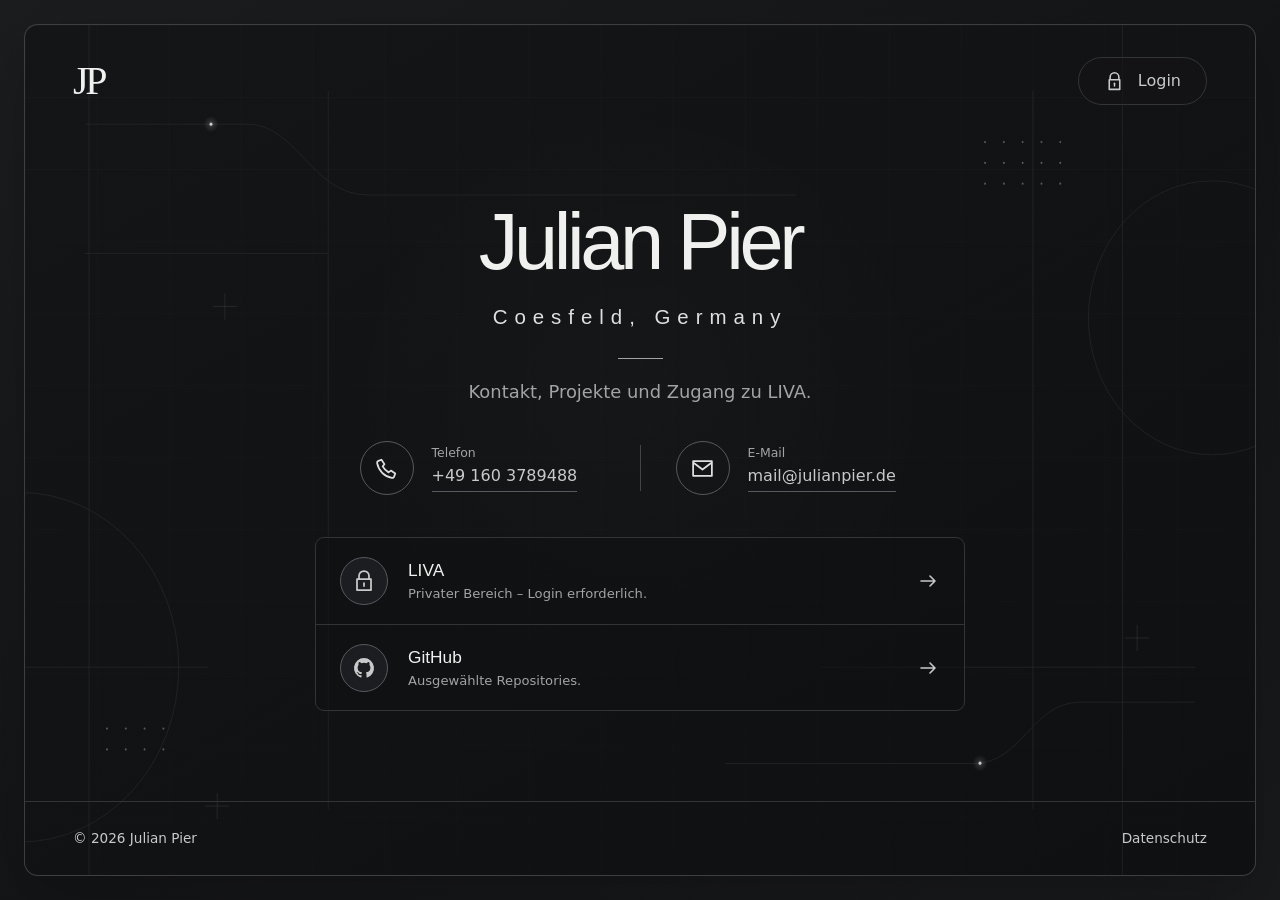
==== public/index.html @ 6dede735 "feat: improve search metadata and touch feedback" ====
<!DOCTYPE html>
<html lang="de">
  <head>
    <meta charset="utf-8">
    <meta name="viewport" content="width=device-width, initial-scale=1">
    <meta
      name="description"
      content="Persönliche Website von Julian Pier aus Coesfeld mit Projekten, Kontaktdaten und Zugang zu LIVA."
    >
    <meta name="robots" content="index, follow">
    <meta name="color-scheme" content="dark">
    <meta name="theme-color" content="#111214">
    <meta property="og:type" content="profile">
    <meta property="og:title" content="Julian Pier | Projekte, LIVA &amp; Kontakt">
    <meta
      property="og:description"
      content="Persönliche Website von Julian Pier aus Coesfeld mit Projekten, Kontaktdaten und Zugang zu LIVA."
    >
    <meta property="og:url" content="https://julianpier.de/">
    <meta property="og:site_name" content="Julian Pier">
    <meta property="og:locale" content="de_DE">
    <meta property="profile:first_name" content="Julian">
    <meta property="profile:last_name" content="Pier">
    <meta name="twitter:card" content="summary">
    <meta name="twitter:title" content="Julian Pier | Projekte, LIVA &amp; Kontakt">
    <meta
      name="twitter:description"
      content="Persönliche Website von Julian Pier aus Coesfeld mit Projekten, Kontaktdaten und Zugang zu LIVA."
    >
    <title>Julian Pier | Projekte, LIVA &amp; Kontakt</title>
    <link rel="canonical" href="https://julianpier.de/">
    <link rel="icon" href="/assets/favicon.png" type="image/png" sizes="96x96">
    <link rel="icon" href="/assets/favicon.svg" type="image/svg+xml" sizes="any">
    <link rel="stylesheet" href="/assets/styles.css">
    <script type="application/ld+json">
      {
        "@context": "https://schema.org",
        "@graph": [
          {
            "@type": "WebSite",
            "@id": "https://julianpier.de/#website",
            "url": "https://julianpier.de/",
            "name": "Julian Pier",
            "inLanguage": "de"
          },
          {
            "@type": "ProfilePage",
            "@id": "https://julianpier.de/#profile",
            "url": "https://julianpier.de/",
            "name": "Julian Pier | Projekte, LIVA & Kontakt",
            "isPartOf": {
              "@id": "https://julianpier.de/#website"
            },
            "mainEntity": {
              "@id": "https://julianpier.de/#person"
            },
            "inLanguage": "de"
          },
          {
            "@type": "Person",
            "@id": "https://julianpier.de/#person",
            "name": "Julian Pier",
            "url": "https://julianpier.de/",
            "homeLocation": {
              "@type": "Place",
              "name": "Coesfeld, Deutschland"
            },
            "email": "mailto:mail@julianpier.de",
            "telephone": "+49 160 3789488",
            "sameAs": [
              "https://github.com/julian-pier"
            ]
          }
        ]
      }
    </script>
    <script src="/assets/site.js" defer></script>
  </head>
  <body>
    <div class="site-shell">
      <div class="technical-grid" aria-hidden="true"></div>
      <svg
        class="technical-lines"
        viewBox="0 0 1440 900"
        preserveAspectRatio="none"
        aria-hidden="true"
      >
        <defs>
          <radialGradient id="ambient-light" cx="50%" cy="50%" r="50%">
            <stop offset="0" stop-color="#f8f7f2" stop-opacity="0.58" />
            <stop offset="0.34" stop-color="#e5e7e7" stop-opacity="0.22" />
            <stop offset="1" stop-color="#d7dcdf" stop-opacity="0" />
          </radialGradient>
        </defs>
        <g class="construction-lines">
          <path
            id="light-route-top"
            data-motion-route="primary"
            d="M70 105h190c59 0 75 75 142 75h500"
          />
          <path
            id="light-route-left"
            data-motion-route="primary"
            d="M70 242h285"
          />
          <path d="M75 0v900" />
          <path
            id="light-route-center"
            data-motion-route="primary"
            d="M355 70v760"
          />
          <path
            id="light-route-right"
            data-motion-route="secondary"
            d="M1180 70v760"
          />
          <path d="M1285 0v900" />
          <path d="M0 680h214" />
          <path
            id="light-route-lower"
            data-motion-route="secondary"
            d="M930 680h440"
          />
          <path
            id="light-route-bottom"
            data-motion-route="secondary"
            d="M820 782h290c59 0 67-65 126-65h134"
          />
          <circle cx="-5" cy="680" r="185" />
          <circle cx="1390" cy="310" r="145" />
        </g>
        <g class="cross-marks">
          <path d="M234 284v28M220 298h28" />
          <path d="M1302 635v28M1288 649h28" />
          <path d="M225 813v28M211 827h28" />
        </g>
        <g class="dot-field">
          <circle cx="1124" cy="124" r="1.15" />
          <circle cx="1146" cy="124" r="1.15" />
          <circle cx="1168" cy="124" r="1.15" />
          <circle cx="1190" cy="124" r="1.15" />
          <circle cx="1212" cy="124" r="1.15" />
          <circle cx="1124" cy="146" r="1.15" />
          <circle cx="1146" cy="146" r="1.15" />
          <circle cx="1168" cy="146" r="1.15" />
          <circle cx="1190" cy="146" r="1.15" />
          <circle cx="1212" cy="146" r="1.15" />
          <circle cx="1124" cy="168" r="1.15" />
          <circle cx="1146" cy="168" r="1.15" />
          <circle cx="1168" cy="168" r="1.15" />
          <circle cx="1190" cy="168" r="1.15" />
          <circle cx="1212" cy="168" r="1.15" />
          <circle cx="96" cy="745" r="1.15" />
          <circle cx="118" cy="745" r="1.15" />
          <circle cx="140" cy="745" r="1.15" />
          <circle cx="162" cy="745" r="1.15" />
          <circle cx="96" cy="767" r="1.15" />
          <circle cx="118" cy="767" r="1.15" />
          <circle cx="140" cy="767" r="1.15" />
          <circle cx="162" cy="767" r="1.15" />
        </g>
        <g class="light-points">
          <g
            class="moving-light"
            opacity="0"
            data-route-pool="primary"
            data-start-route="light-route-top"
            data-start-progress="0.08"
            data-speed-min="48"
            data-speed-max="62"
            data-pause-min="350"
            data-pause-max="1100"
          >
            <circle class="light-halo" r="9" />
            <circle class="light-core" r="1.65" />
            <animateMotion
              class="light-motion"
              begin="indefinite"
              calcMode="linear"
              fill="freeze"
              keyTimes="0;1"
            >
              <mpath class="light-motion-path" href="#light-route-top" />
            </animateMotion>
            <animate
              class="light-opacity"
              attributeName="opacity"
              begin="indefinite"
              fill="freeze"
              keyTimes="0;0.07;0.93;1"
              values="0;0.9;0.9;0"
            />
          </g>
          <g
            class="moving-light"
            opacity="0"
            data-route-pool="secondary"
            data-start-route="light-route-bottom"
            data-start-progress="0.42"
            data-start-direction="-1"
            data-start-delay="900"
            data-speed-min="68"
            data-speed-max="86"
            data-pause-min="700"
            data-pause-max="1800"
          >
            <circle class="light-halo" r="9" />
            <circle class="light-core" r="1.65" />
            <animateMotion
              class="light-motion"
              begin="indefinite"
              calcMode="linear"
              fill="freeze"
              keyTimes="0;1"
            >
              <mpath class="light-motion-path" href="#light-route-bottom" />
            </animateMotion>
            <animate
              class="light-opacity"
              attributeName="opacity"
              begin="indefinite"
              fill="freeze"
              keyTimes="0;0.07;0.93;1"
              values="0;0.9;0.9;0"
            />
          </g>
        </g>
      </svg>

      <header class="site-header">
        <a class="monogram" href="/" aria-label="Julian Pier – Startseite">JP</a>
        <a class="login-button" href="https://liva.julianpier.de">
          <svg aria-hidden="true" viewBox="0 0 24 24">
            <path d="M7 10V7a5 5 0 0 1 10 0v3M6 10h12v11H6z" />
            <path d="M12 14v3" />
          </svg>
          <span>Login</span>
        </a>
      </header>

      <main class="landing-main">
        <section class="hero" aria-labelledby="page-title">
          <div class="hero-heading">
            <h1 id="page-title">Julian Pier</h1>
            <p class="location">Coesfeld, Germany</p>
          </div>

          <p class="intro">Kontakt, Projekte und Zugang zu LIVA.</p>

          <h2 class="visually-hidden">Kontaktdaten</h2>
          <address class="contact-list">
            <a
              class="contact-item"
              data-phone-link
              data-contact-action="phone"
              href="#phone-placeholder"
            >
              <span class="icon-ring" aria-hidden="true">
                <svg viewBox="0 0 24 24">
                  <path d="M7.2 3.6 10 7.8 8.3 10a14.7 14.7 0 0 0 5.7 5.7l2.2-1.7 4.2 2.8-1.1 3a2 2 0 0 1-2.2 1.2C10 19.6 4.4 14 3 6.9a2 2 0 0 1 1.2-2.2z" />
                </svg>
              </span>
              <span class="contact-copy">
                <span class="contact-label" data-contact-label>Telefon</span>
                <span class="contact-value" data-phone>+49 160 3789488</span>
              </span>
            </a>

            <span class="contact-divider" aria-hidden="true"></span>

            <a
              class="contact-item"
              data-contact-action="email"
              data-contact-value="mail@julianpier.de"
              href="mailto:mail@julianpier.de"
            >
              <span class="icon-ring" aria-hidden="true">
                <svg viewBox="0 0 24 24">
                  <path d="M3 5h18v14H3z" />
                  <path d="m4 7 8 6 8-6" />
                </svg>
              </span>
              <span class="contact-copy">
                <span class="contact-label" data-contact-label>E-Mail</span>
                <span class="contact-value">mail@julianpier.de</span>
              </span>
            </a>
          </address>
          <p class="visually-hidden" aria-live="polite" data-contact-status></p>

          <nav class="project-card" aria-label="Projekte und Profile">
            <a class="project-link" href="https://liva.julianpier.de">
              <span class="project-icon" aria-hidden="true">
                <svg viewBox="0 0 24 24">
                  <path d="M7 10V7a5 5 0 0 1 10 0v3M5 10h14v11H5z" />
                  <path d="M12 14v3" />
                </svg>
              </span>
              <span class="project-copy">
                <strong>LIVA</strong>
                <span>Privater Bereich – Login erforderlich.</span>
              </span>
              <svg class="arrow" aria-hidden="true" viewBox="0 0 24 24">
                <path d="M5 12h14M14 7l5 5-5 5" />
              </svg>
            </a>
            <a class="project-link" href="https://github.com/julian-pier">
              <span class="project-icon" aria-hidden="true">
                <svg class="github-mark" viewBox="0 0 24 24">
                  <path d="M12 2a10 10 0 0 0-3.16 19.49c.5.09.68-.22.68-.48v-1.87c-2.78.6-3.37-1.18-3.37-1.18-.45-1.16-1.11-1.47-1.11-1.47-.91-.62.07-.61.07-.61 1 .07 1.53 1.03 1.53 1.03.9 1.53 2.35 1.09 2.92.83.09-.65.35-1.09.64-1.34-2.22-.25-4.55-1.11-4.55-4.94 0-1.09.39-1.98 1.03-2.68-.1-.25-.45-1.27.1-2.64 0 0 .84-.27 2.75 1.02A9.57 9.57 0 0 1 12 6.82a9.6 9.6 0 0 1 2.5.34c1.91-1.29 2.75-1.02 2.75-1.02.55 1.37.2 2.39.1 2.64.64.7 1.03 1.59 1.03 2.68 0 3.84-2.34 4.68-4.56 4.93.36.31.68.92.68 1.85V21c0 .27.18.58.69.48A10 10 0 0 0 12 2Z" />
                </svg>
              </span>
              <span class="project-copy">
                <strong>GitHub</strong>
                <span>Ausgewählte Repositories.</span>
              </span>
              <svg class="arrow" aria-hidden="true" viewBox="0 0 24 24">
                <path d="M5 12h14M14 7l5 5-5 5" />
              </svg>
            </a>
          </nav>
        </section>
      </main>

      <footer class="site-footer">
        <p>© 2026 Julian Pier</p>
        <nav aria-label="Rechtliche Hinweise">
          <a href="/datenschutz/">Datenschutz</a>
        </nav>
      </footer>
    </div>
  </body>
</html>
---- assets/styles.css ----
:root {
  color-scheme: dark;
  --ink: #f0f0ef;
  --muted: #a2a3a5;
  --muted-strong: #c8c9ca;
  --surface: #111214;
  --surface-soft: #151618;
  --line: #323438;
  --line-bright: #56595e;
  --accent: #dedfdf;
  --focus: #ffffff;
  --signal: #9bb8ca;
  --signal-strong: #c3d5df;
  --signal-wash: rgba(155, 184, 202, 0.055);
  --display: "Avenir Next", Avenir, "Segoe UI", Helvetica, Arial, sans-serif;
  --body: Inter, ui-sans-serif, system-ui, -apple-system, BlinkMacSystemFont, "Segoe UI", sans-serif;
  --serif: Georgia, "Times New Roman", serif;
}

*,
*::before,
*::after {
  box-sizing: border-box;
}

html {
  min-width: 320px;
  background: #1a1b1d;
  scroll-behavior: smooth;
}

body {
  min-height: 100vh;
  min-height: 100dvh;
  margin: 0;
  padding: 24px;
  color: var(--ink);
  background:
    radial-gradient(circle at 47% 40%, rgba(255, 255, 255, 0.025), transparent 38%),
    linear-gradient(145deg, #1c1d1f 0%, #141517 52%, #191a1c 100%);
  font-family: var(--body);
  font-size: 16px;
  line-height: 1.5;
  -webkit-font-smoothing: antialiased;
}

a {
  color: inherit;
  text-decoration: none;
}

a:focus-visible {
  outline: 2px solid var(--focus);
  outline-offset: 5px;
}

.visually-hidden {
  position: absolute;
  width: 1px;
  height: 1px;
  padding: 0;
  margin: -1px;
  overflow: hidden;
  clip: rect(0 0 0 0);
  white-space: nowrap;
  border: 0;
}

.site-shell {
  position: relative;
  isolation: isolate;
  display: grid;
  grid-template-rows: auto 1fr auto;
  width: min(100%, 1480px);
  min-height: calc(100vh - 48px);
  min-height: calc(100dvh - 48px);
  margin: 0 auto;
  overflow: hidden;
  background:
    radial-gradient(circle at 50% 44%, rgba(255, 255, 255, 0.017), transparent 40%),
    linear-gradient(150deg, #141517, #0f1012);
  border: 1px solid rgba(116, 118, 122, 0.44);
  border-radius: 14px;
  box-shadow: 0 22px 65px rgba(0, 0, 0, 0.2);
}

.technical-grid {
  position: absolute;
  z-index: -2;
  inset: 0;
  background-image:
    linear-gradient(rgba(255, 255, 255, 0.02) 1px, transparent 1px),
    linear-gradient(90deg, rgba(255, 255, 255, 0.02) 1px, transparent 1px);
  background-size: 72px 72px;
  mask-image: linear-gradient(to bottom, rgba(0, 0, 0, 0.78), rgba(0, 0, 0, 0.42));
}

.technical-lines {
  position: absolute;
  z-index: -1;
  inset: 0;
  width: 100%;
  height: 100%;
  pointer-events: none;
}

.construction-lines,
.cross-marks {
  fill: none;
  stroke: var(--line-bright);
  stroke-width: 0.8;
  opacity: 0.3;
  vector-effect: non-scaling-stroke;
}

.cross-marks {
  opacity: 0.4;
}

.dot-field {
  fill: var(--accent);
  opacity: 0.34;
}

.light-halo {
  fill: url("#ambient-light");
  opacity: 0.62;
  animation: ambient-breathe 4.8s ease-in-out infinite alternate;
}

.moving-light:nth-child(2) .light-halo {
  animation-delay: -2.6s;
}

.light-core {
  fill: #f4f2ec;
  opacity: 0.88;
}

@keyframes ambient-breathe {
  from {
    opacity: 0.38;
  }

  to {
    opacity: 0.64;
  }
}

.site-header,
.site-footer {
  position: relative;
  z-index: 2;
}

.site-header {
  display: flex;
  align-items: center;
  justify-content: space-between;
  min-height: 112px;
  padding: 28px 48px;
}

.monogram {
  font-family: var(--serif);
  font-size: 2.5rem;
  line-height: 1;
  letter-spacing: -0.08em;
}

.login-button,
.back-link {
  display: inline-flex;
  align-items: center;
  justify-content: center;
  min-height: 48px;
  padding: 0 25px;
  gap: 13px;
  color: var(--muted-strong);
  background: rgba(19, 20, 22, 0.58);
  border: 1px solid var(--line);
  border-radius: 999px;
  transition: color 160ms ease, border-color 160ms ease, background-color 160ms ease;
}

.login-button:hover,
.back-link:hover {
  color: var(--signal-strong);
  background: var(--signal-wash);
  border-color: #617987;
}

.login-button svg,
.back-link svg {
  width: 21px;
  height: 21px;
  fill: none;
  stroke: currentColor;
  stroke-width: 1.8;
  stroke-linecap: round;
  stroke-linejoin: round;
}

.landing-main {
  display: grid;
  align-items: center;
  min-height: 620px;
  padding: 40px 32px 64px;
}

.hero {
  width: min(100%, 650px);
  margin: 0 auto;
  text-align: center;
}

.hero-heading h1 {
  margin: 0;
  font-family: var(--display);
  font-size: clamp(4rem, 6.2vw, 6rem);
  font-weight: 350;
  line-height: 0.98;
  letter-spacing: -0.055em;
}

.location {
  margin: 21px 0 0;
  color: var(--accent);
  font-family: var(--display);
  font-size: clamp(1.05rem, 1.6vw, 1.5rem);
  font-weight: 400;
  letter-spacing: 0.34em;
}

.intro {
  display: flex;
  flex-direction: column;
  align-items: center;
  gap: 20px;
  margin: 26px 0 35px;
  color: var(--muted);
  font-size: clamp(1rem, 1.4vw, 1.2rem);
}

.intro::before {
  width: 45px;
  height: 1px;
  content: "";
  background: var(--muted-strong);
  opacity: 0.8;
}

.contact-list {
  display: flex;
  align-items: center;
  justify-content: center;
  margin: 0 0 42px;
  font-style: normal;
}

.contact-item {
  display: flex;
  align-items: center;
  min-width: 245px;
  gap: 18px;
  text-align: left;
}

.contact-item:hover .contact-value {
  color: var(--ink);
}

.contact-item:hover .icon-ring {
  color: var(--signal-strong);
  border-color: #596f7c;
}

.contact-item.is-copied .icon-ring {
  color: var(--ink);
  border-color: var(--muted-strong);
}

.icon-ring,
.project-icon {
  display: grid;
  flex: 0 0 auto;
  place-items: center;
  border: 1px solid var(--line-bright);
  border-radius: 50%;
}

.icon-ring {
  width: 54px;
  height: 54px;
  color: var(--accent);
}

.icon-ring svg {
  width: 25px;
  height: 25px;
  fill: none;
  stroke: currentColor;
  stroke-width: 1.7;
  stroke-linecap: round;
  stroke-linejoin: round;
}

.contact-copy,
.project-copy {
  display: flex;
  flex-direction: column;
}

.contact-label {
  color: var(--muted);
  font-size: 0.78rem;
}

.contact-value {
  padding: 1px 0 3px;
  color: var(--muted-strong);
  border-bottom: 1px solid var(--line-bright);
  font-size: 1rem;
  white-space: nowrap;
  transition: color 160ms ease;
}

.contact-divider {
  width: 1px;
  height: 46px;
  margin: 0 35px;
  background: var(--line-bright);
  opacity: 0.7;
}

.project-card {
  overflow: hidden;
  background: rgba(16, 17, 19, 0.62);
  border: 1px solid var(--line);
  border-radius: 9px;
  text-align: left;
}

.project-link {
  display: grid;
  grid-template-columns: auto 1fr auto;
  align-items: center;
  min-height: 86px;
  margin: 0;
  padding: 13px 24px;
  gap: 20px;
  transition: background-color 150ms ease;
}

.project-link + .project-link {
  border-top: 1px solid var(--line);
}

.project-link:hover {
  background: var(--signal-wash);
}

.project-link:hover .project-icon {
  color: var(--signal-strong);
  border-color: #526873;
}

.project-link:hover .arrow {
  stroke: var(--signal-strong);
  opacity: 1;
}

.project-link:focus-visible {
  z-index: 1;
  outline: 0;
  background: var(--signal-wash);
  box-shadow: inset 0 0 0 1px #617987;
}

.project-icon {
  width: 48px;
  height: 48px;
  color: var(--muted-strong);
  background: rgba(35, 36, 39, 0.68);
  transition: color 160ms ease, border-color 160ms ease;
}

.project-icon svg {
  width: 24px;
  height: 24px;
  fill: none;
  stroke: currentColor;
  stroke-width: 1.75;
  stroke-linecap: round;
  stroke-linejoin: round;
}

.project-icon .github-mark {
  fill: currentColor;
  stroke: none;
}

.project-copy strong {
  font-family: var(--display);
  font-size: 1.08rem;
  font-weight: 500;
}

.project-copy span {
  color: var(--muted);
  font-size: 0.82rem;
}

.arrow {
  width: 24px;
  height: 24px;
  fill: none;
  stroke: var(--ink);
  stroke-width: 1.6;
  stroke-linecap: round;
  stroke-linejoin: round;
  opacity: 0.82;
}

.site-footer {
  display: flex;
  align-items: center;
  justify-content: space-between;
  min-height: 74px;
  padding: 20px 48px;
  color: var(--muted-strong);
  border-top: 1px solid var(--line);
  font-size: 0.85rem;
}

.site-footer p {
  margin: 0;
}

.site-footer nav {
  display: flex;
  align-items: center;
  gap: 24px;
}

.site-footer nav span {
  width: 1px;
  height: 24px;
  background: var(--line-bright);
}

.site-footer a:hover,
.site-footer a[aria-current="page"] {
  color: var(--ink);
}

.legal-shell {
  min-height: calc(100vh - 48px);
  min-height: calc(100dvh - 48px);
}

.legal-main {
  width: 100%;
  padding: 55px 32px 95px;
}

.legal-card {
  width: min(100%, 760px);
  margin: 0 auto;
  padding: clamp(30px, 5vw, 58px);
  background: rgba(17, 18, 20, 0.78);
  border: 1px solid var(--line);
  border-radius: 10px;
}

.eyebrow {
  margin: 0 0 10px;
  color: var(--accent);
  font-size: 0.75rem;
  font-weight: 600;
  letter-spacing: 0.2em;
  text-transform: uppercase;
}

.legal-card h1 {
  margin: 0 0 34px;
  font-family: var(--display);
  font-size: clamp(2.7rem, 6vw, 4.5rem);
  font-weight: 350;
  line-height: 1;
  letter-spacing: -0.05em;
}

.legal-lead {
  margin: -8px 0 40px;
  color: var(--muted-strong);
  font-size: 1.08rem;
}

.legal-card section + section {
  margin-top: 30px;
}

.legal-card h2 {
  margin: 0 0 8px;
  color: var(--ink);
  font-family: var(--display);
  font-size: 1rem;
  font-weight: 600;
  letter-spacing: 0.02em;
}

.legal-card p {
  color: var(--muted);
}

.legal-card section p {
  margin: 0;
}

.legal-card section a {
  color: var(--muted-strong);
  border-bottom: 1px solid var(--line-bright);
}

.legal-date {
  margin: 42px 0 0;
  font-size: 0.8rem;
}

@media (max-width: 760px) {
  body {
    padding: 12px;
  }

  .site-shell,
  .legal-shell {
    min-height: calc(100vh - 24px);
    min-height: calc(100dvh - 24px);
    border-radius: 10px;
  }

  .site-header {
    min-height: 88px;
    padding: 20px 24px;
  }

  .monogram {
    font-size: 2.15rem;
  }

  .login-button,
  .back-link {
    min-height: 44px;
    padding: 0 18px;
  }

  .landing-main {
    min-height: 0;
    padding: 75px 22px 88px;
  }

  .hero-heading h1 {
    font-size: clamp(3.15rem, 15vw, 4.25rem);
  }

  .location {
    margin-top: 16px;
    font-size: 0.92rem;
    letter-spacing: 0.25em;
  }

  .intro {
    margin: 26px 0 34px;
    font-size: 0.98rem;
  }

  .contact-list {
    flex-direction: column;
    align-items: stretch;
    width: min(100%, 330px);
    margin: 0 auto 38px;
  }

  .contact-item {
    min-width: 0;
    width: 100%;
  }

  .contact-divider {
    width: 100%;
    height: 1px;
    margin: 18px 0;
    opacity: 0.42;
  }

  .project-link {
    min-height: 92px;
    margin: 0;
    padding: 13px 17px;
    gap: 14px;
  }

  .project-copy span {
    padding-right: 6px;
    line-height: 1.35;
  }

  .site-footer {
    flex-direction: column;
    justify-content: center;
    gap: 13px;
    min-height: 110px;
    padding: 22px 20px;
  }

  .site-footer nav {
    gap: 18px;
  }

  .site-footer nav span {
    height: 18px;
  }

  .technical-lines {
    width: 120%;
    margin-left: -10%;
    opacity: 0.58;
  }

  .legal-main {
    padding: 42px 16px 70px;
  }

  .legal-card {
    padding: 28px 24px;
  }
}

@media (max-width: 390px) {
  .login-button span {
    position: absolute;
    width: 1px;
    height: 1px;
    overflow: hidden;
    clip: rect(0 0 0 0);
    white-space: nowrap;
  }

  .login-button {
    width: 44px;
    padding: 0;
  }

  .back-link {
    gap: 8px;
    padding: 0 14px;
  }

  .landing-main {
    padding-inline: 16px;
  }

  .hero-heading h1 {
    font-size: 3.15rem;
  }

  .location {
    letter-spacing: 0.19em;
  }

  .contact-item {
    gap: 14px;
  }

  .icon-ring {
    width: 49px;
    height: 49px;
  }

  .contact-value {
    font-size: 0.92rem;
  }

  .project-icon {
    width: 44px;
    height: 44px;
  }

  .project-link {
    margin: 0 14px;
    gap: 11px;
  }
}

@media (prefers-reduced-motion: reduce) {
  *,
  *::before,
  *::after {
    scroll-behavior: auto !important;
    transition-duration: 0.01ms !important;
  }

  .light-halo {
    animation: none;
    opacity: 0.46;
  }
}
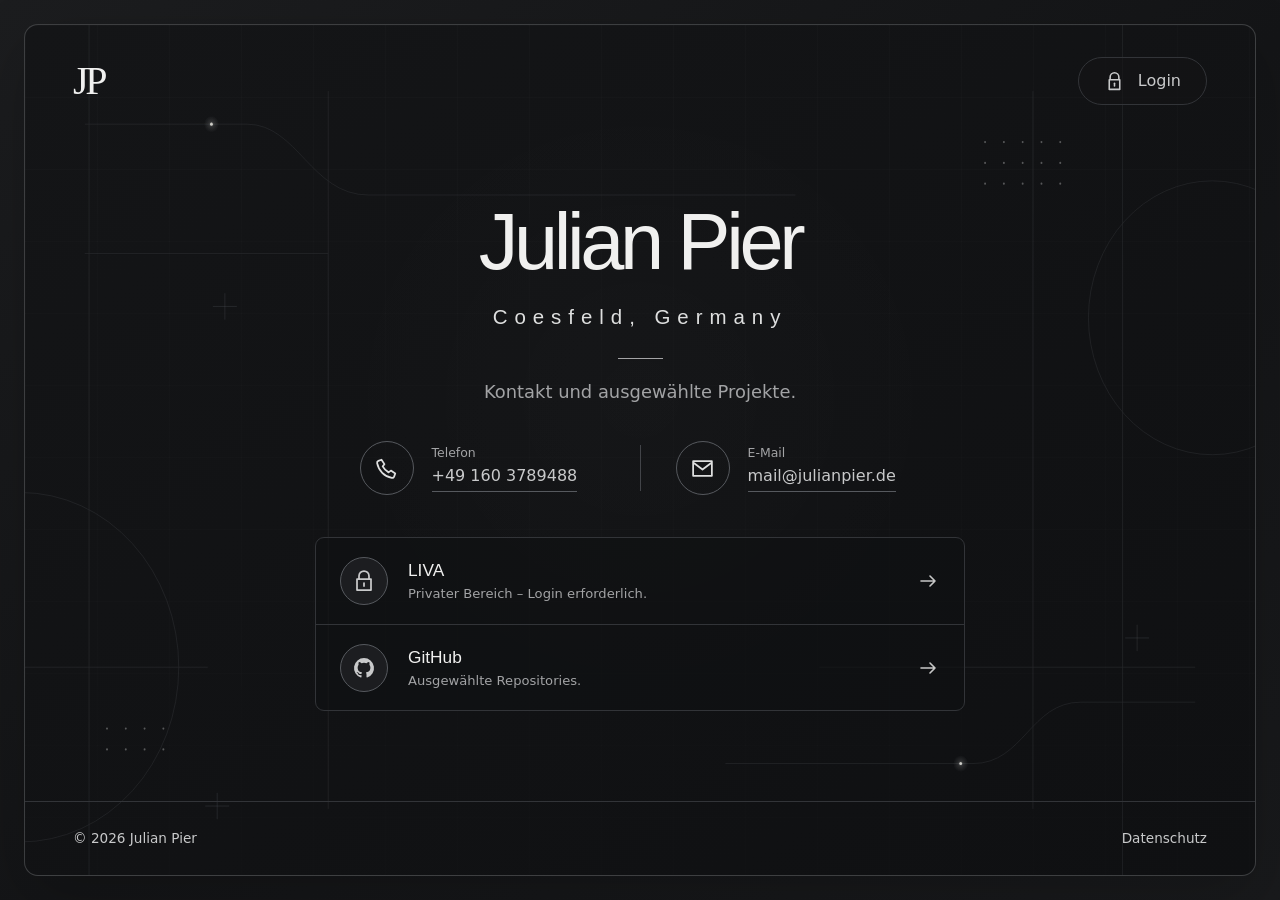
==== commit 445c7698: "feat: refine search appearance and fullscreen layout" ====
--- a/public/index.html
+++ b/public/index.html
@@ -5,16 +5,16 @@
     <meta name="viewport" content="width=device-width, initial-scale=1">
     <meta
       name="description"
-      content="Persönliche Website von Julian Pier aus Coesfeld mit Projekten, Kontaktdaten und Zugang zu LIVA."
+      content="Persönliche Website von Julian Pier aus Coesfeld mit Kontaktdaten und ausgewählten Projekten."
     >
     <meta name="robots" content="index, follow">
     <meta name="color-scheme" content="dark">
     <meta name="theme-color" content="#111214">
     <meta property="og:type" content="profile">
-    <meta property="og:title" content="Julian Pier | Projekte, LIVA &amp; Kontakt">
+    <meta property="og:title" content="Julian Pier | Kontakt &amp; Projekte">
     <meta
       property="og:description"
-      content="Persönliche Website von Julian Pier aus Coesfeld mit Projekten, Kontaktdaten und Zugang zu LIVA."
+      content="Persönliche Website von Julian Pier aus Coesfeld mit Kontaktdaten und ausgewählten Projekten."
     >
     <meta property="og:url" content="https://julianpier.de/">
     <meta property="og:site_name" content="Julian Pier">
@@ -22,15 +22,16 @@
     <meta property="profile:first_name" content="Julian">
     <meta property="profile:last_name" content="Pier">
     <meta name="twitter:card" content="summary">
-    <meta name="twitter:title" content="Julian Pier | Projekte, LIVA &amp; Kontakt">
+    <meta name="twitter:title" content="Julian Pier | Kontakt &amp; Projekte">
     <meta
       name="twitter:description"
-      content="Persönliche Website von Julian Pier aus Coesfeld mit Projekten, Kontaktdaten und Zugang zu LIVA."
+      content="Persönliche Website von Julian Pier aus Coesfeld mit Kontaktdaten und ausgewählten Projekten."
     >
-    <title>Julian Pier | Projekte, LIVA &amp; Kontakt</title>
+    <title>Julian Pier | Kontakt &amp; Projekte</title>
     <link rel="canonical" href="https://julianpier.de/">
-    <link rel="icon" href="/assets/favicon.png" type="image/png" sizes="96x96">
+    <link rel="icon" href="/favicon.png" type="image/png" sizes="96x96">
     <link rel="icon" href="/assets/favicon.svg" type="image/svg+xml" sizes="any">
+    <link rel="apple-touch-icon" href="/favicon.png">
     <link rel="stylesheet" href="/assets/styles.css">
     <script type="application/ld+json">
       {
@@ -47,7 +48,7 @@
             "@type": "ProfilePage",
             "@id": "https://julianpier.de/#profile",
             "url": "https://julianpier.de/",
-            "name": "Julian Pier | Projekte, LIVA & Kontakt",
+            "name": "Julian Pier | Kontakt & Projekte",
             "isPartOf": {
               "@id": "https://julianpier.de/#website"
             },
@@ -245,7 +246,7 @@
             <p class="location">Coesfeld, Germany</p>
           </div>
 
-          <p class="intro">Kontakt, Projekte und Zugang zu LIVA.</p>
+          <p class="intro">Kontakt und ausgewählte Projekte.</p>
 
           <h2 class="visually-hidden">Kontaktdaten</h2>
           <address class="contact-list">
@@ -260,7 +261,7 @@
                   <path d="M7.2 3.6 10 7.8 8.3 10a14.7 14.7 0 0 0 5.7 5.7l2.2-1.7 4.2 2.8-1.1 3a2 2 0 0 1-2.2 1.2C10 19.6 4.4 14 3 6.9a2 2 0 0 1 1.2-2.2z" />
                 </svg>
               </span>
-              <span class="contact-copy">
+              <span class="contact-copy" data-nosnippet>
                 <span class="contact-label" data-contact-label>Telefon</span>
                 <span class="contact-value" data-phone>+49 160 3789488</span>
               </span>
@@ -280,7 +281,7 @@
                   <path d="m4 7 8 6 8-6" />
                 </svg>
               </span>
-              <span class="contact-copy">
+              <span class="contact-copy" data-nosnippet>
                 <span class="contact-label" data-contact-label>E-Mail</span>
                 <span class="contact-value">mail@julianpier.de</span>
               </span>
@@ -296,7 +297,7 @@
                   <path d="M12 14v3" />
                 </svg>
               </span>
-              <span class="project-copy">
+              <span class="project-copy" data-nosnippet>
                 <strong>LIVA</strong>
                 <span>Privater Bereich – Login erforderlich.</span>
               </span>
@@ -310,7 +311,7 @@
                   <path d="M12 2a10 10 0 0 0-3.16 19.49c.5.09.68-.22.68-.48v-1.87c-2.78.6-3.37-1.18-3.37-1.18-.45-1.16-1.11-1.47-1.11-1.47-.91-.62.07-.61.07-.61 1 .07 1.53 1.03 1.53 1.03.9 1.53 2.35 1.09 2.92.83.09-.65.35-1.09.64-1.34-2.22-.25-4.55-1.11-4.55-4.94 0-1.09.39-1.98 1.03-2.68-.1-.25-.45-1.27.1-2.64 0 0 .84-.27 2.75 1.02A9.57 9.57 0 0 1 12 6.82a9.6 9.6 0 0 1 2.5.34c1.91-1.29 2.75-1.02 2.75-1.02.55 1.37.2 2.39.1 2.64.64.7 1.03 1.59 1.03 2.68 0 3.84-2.34 4.68-4.56 4.93.36.31.68.92.68 1.85V21c0 .27.18.58.69.48A10 10 0 0 0 12 2Z" />
                 </svg>
               </span>
-              <span class="project-copy">
+              <span class="project-copy" data-nosnippet>
                 <strong>GitHub</strong>
                 <span>Ausgewählte Repositories.</span>
               </span>
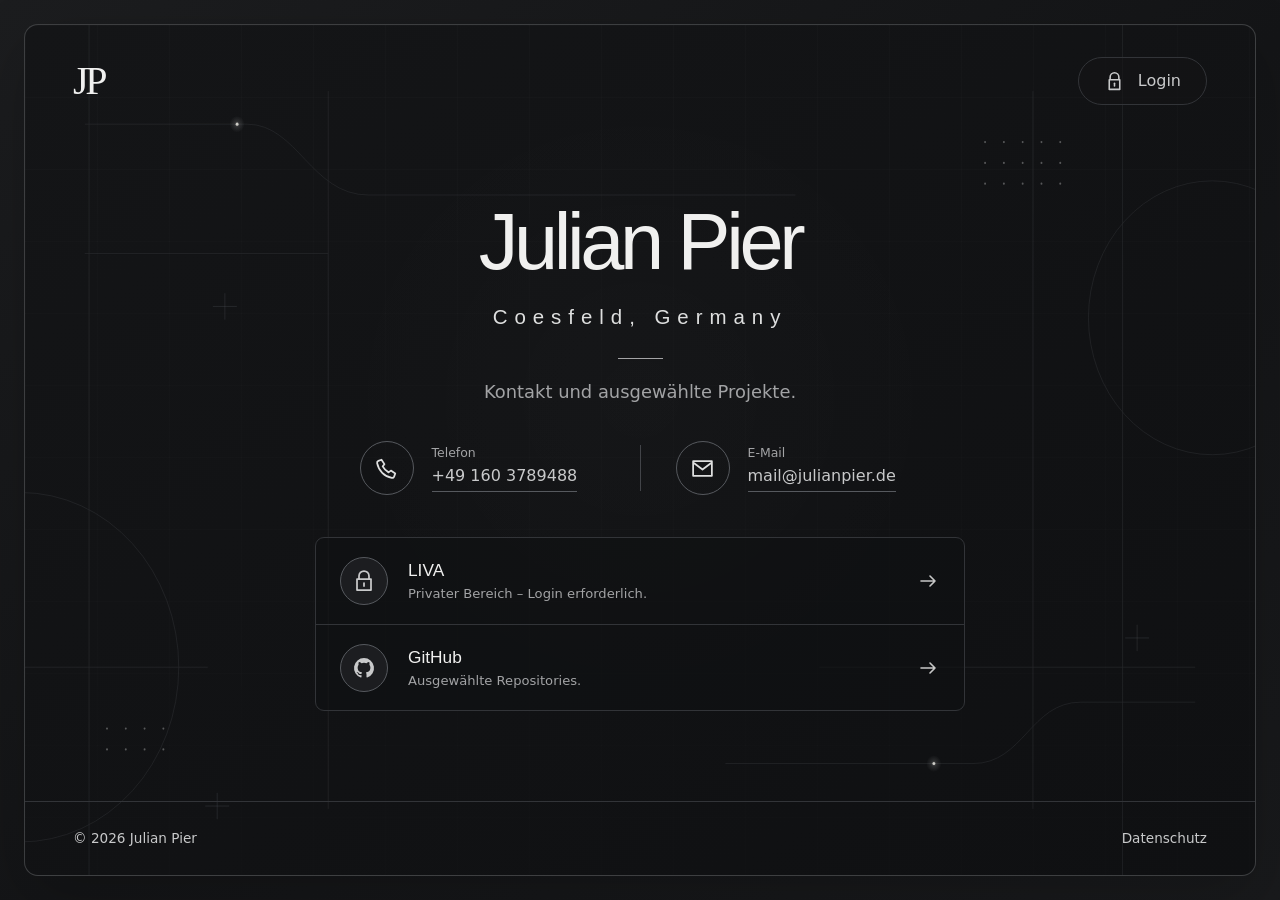
==== commit d4eae188: "fix: use preferred search description" ====
--- a/public/index.html
+++ b/public/index.html
@@ -5,7 +5,7 @@
     <meta name="viewport" content="width=device-width, initial-scale=1">
     <meta
       name="description"
-      content="Persönliche Website von Julian Pier aus Coesfeld mit Kontaktdaten und ausgewählten Projekten."
+      content="Kontakt, Projekte und Zugang zu LIVA. Kontaktdaten. Telefon +49 160 3789488 E-Mail mail@julianpier.de"
     >
     <meta name="robots" content="index, follow">
     <meta name="color-scheme" content="dark">
@@ -14,7 +14,7 @@
     <meta property="og:title" content="Julian Pier | Kontakt &amp; Projekte">
     <meta
       property="og:description"
-      content="Persönliche Website von Julian Pier aus Coesfeld mit Kontaktdaten und ausgewählten Projekten."
+      content="Kontakt, Projekte und Zugang zu LIVA. Kontaktdaten. Telefon +49 160 3789488 E-Mail mail@julianpier.de"
     >
     <meta property="og:url" content="https://julianpier.de/">
     <meta property="og:site_name" content="Julian Pier">
@@ -25,7 +25,7 @@
     <meta name="twitter:title" content="Julian Pier | Kontakt &amp; Projekte">
     <meta
       name="twitter:description"
-      content="Persönliche Website von Julian Pier aus Coesfeld mit Kontaktdaten und ausgewählten Projekten."
+      content="Kontakt, Projekte und Zugang zu LIVA. Kontaktdaten. Telefon +49 160 3789488 E-Mail mail@julianpier.de"
     >
     <title>Julian Pier | Kontakt &amp; Projekte</title>
     <link rel="canonical" href="https://julianpier.de/">
@@ -49,6 +49,7 @@
             "@id": "https://julianpier.de/#profile",
             "url": "https://julianpier.de/",
             "name": "Julian Pier | Kontakt & Projekte",
+            "description": "Kontakt, Projekte und Zugang zu LIVA. Kontaktdaten. Telefon +49 160 3789488 E-Mail mail@julianpier.de",
             "isPartOf": {
               "@id": "https://julianpier.de/#website"
             },
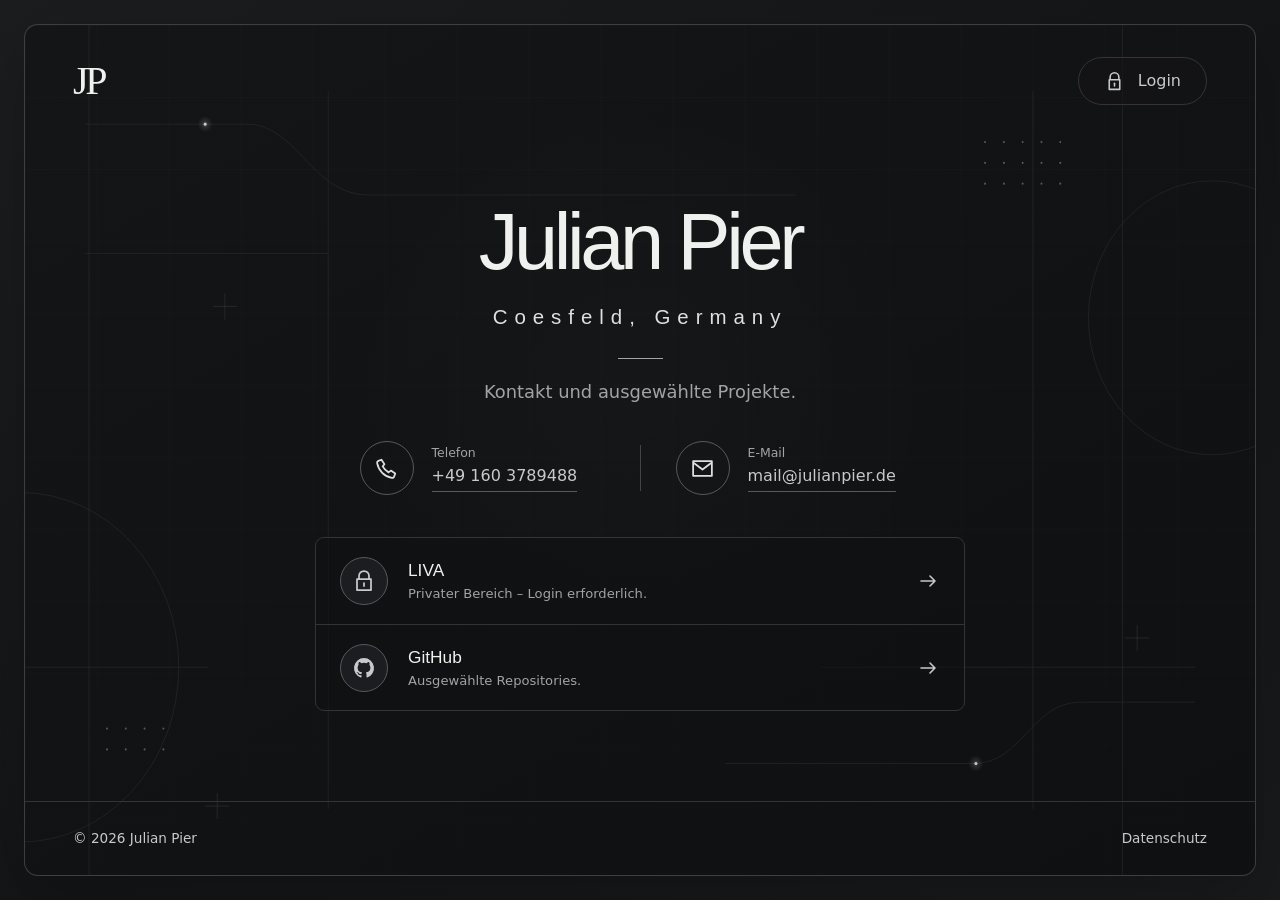
==== commit 5b6935fc: "fix: simplify homepage title" ====
--- a/public/index.html
+++ b/public/index.html
@@ -11,7 +11,7 @@
     <meta name="color-scheme" content="dark">
     <meta name="theme-color" content="#111214">
     <meta property="og:type" content="profile">
-    <meta property="og:title" content="Julian Pier | Kontakt &amp; Projekte">
+    <meta property="og:title" content="Julian Pier">
     <meta
       property="og:description"
       content="Kontakt, Projekte und Zugang zu LIVA. Kontaktdaten. Telefon +49 160 3789488 E-Mail mail@julianpier.de"
@@ -22,12 +22,12 @@
     <meta property="profile:first_name" content="Julian">
     <meta property="profile:last_name" content="Pier">
     <meta name="twitter:card" content="summary">
-    <meta name="twitter:title" content="Julian Pier | Kontakt &amp; Projekte">
+    <meta name="twitter:title" content="Julian Pier">
     <meta
       name="twitter:description"
       content="Kontakt, Projekte und Zugang zu LIVA. Kontaktdaten. Telefon +49 160 3789488 E-Mail mail@julianpier.de"
     >
-    <title>Julian Pier | Kontakt &amp; Projekte</title>
+    <title>Julian Pier</title>
     <link rel="canonical" href="https://julianpier.de/">
     <link rel="icon" href="/favicon.png" type="image/png" sizes="96x96">
     <link rel="icon" href="/assets/favicon.svg" type="image/svg+xml" sizes="any">
@@ -48,7 +48,7 @@
             "@type": "ProfilePage",
             "@id": "https://julianpier.de/#profile",
             "url": "https://julianpier.de/",
-            "name": "Julian Pier | Kontakt & Projekte",
+            "name": "Julian Pier",
             "description": "Kontakt, Projekte und Zugang zu LIVA. Kontaktdaten. Telefon +49 160 3789488 E-Mail mail@julianpier.de",
             "isPartOf": {
               "@id": "https://julianpier.de/#website"
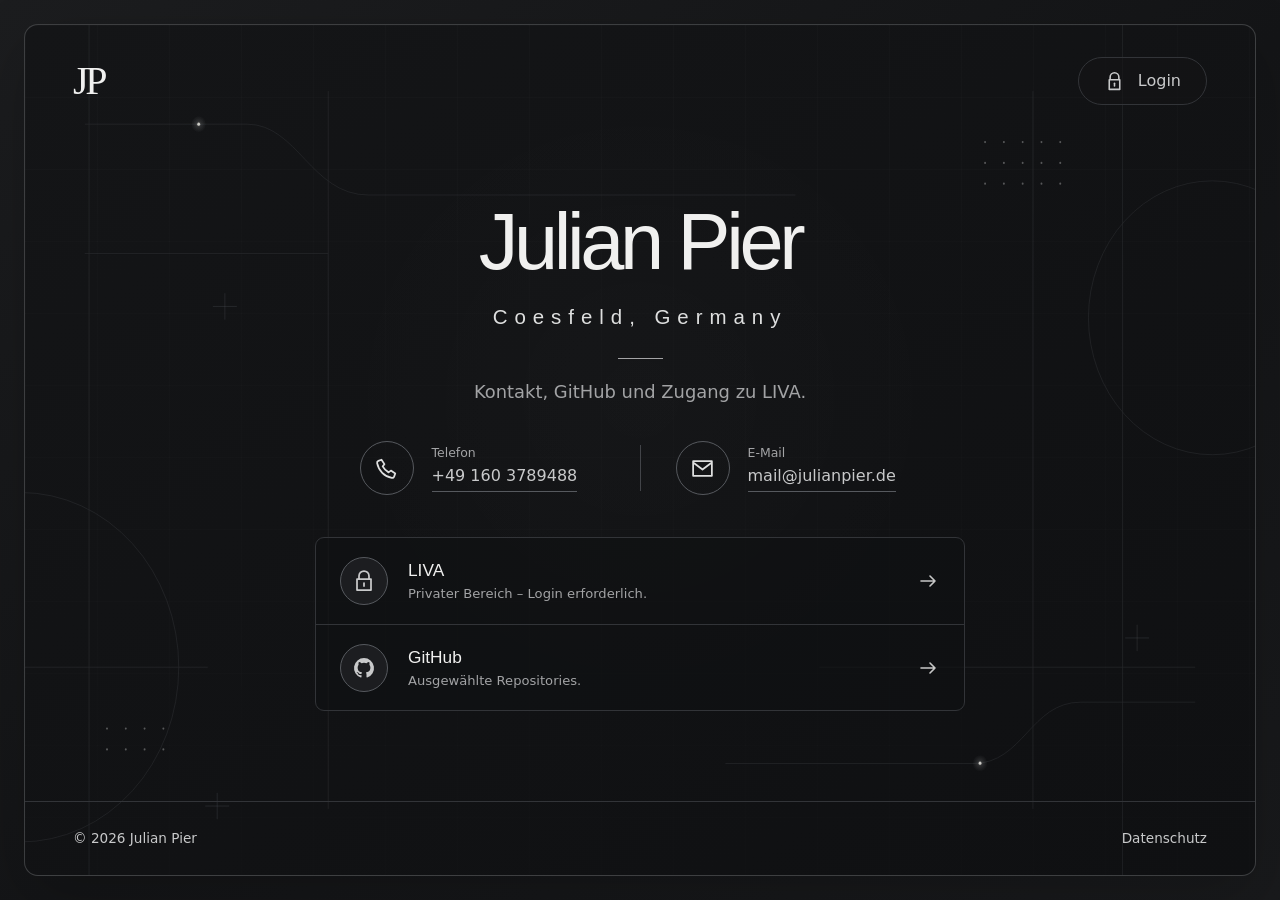
==== commit 604440aa: "fix: restore landing page intro" ====
--- a/public/index.html
+++ b/public/index.html
@@ -247,7 +247,7 @@
             <p class="location">Coesfeld, Germany</p>
           </div>
 
-          <p class="intro">Kontakt und ausgewählte Projekte.</p>
+          <p class="intro">Kontakt, GitHub und Zugang zu LIVA.</p>
 
           <h2 class="visually-hidden">Kontaktdaten</h2>
           <address class="contact-list">
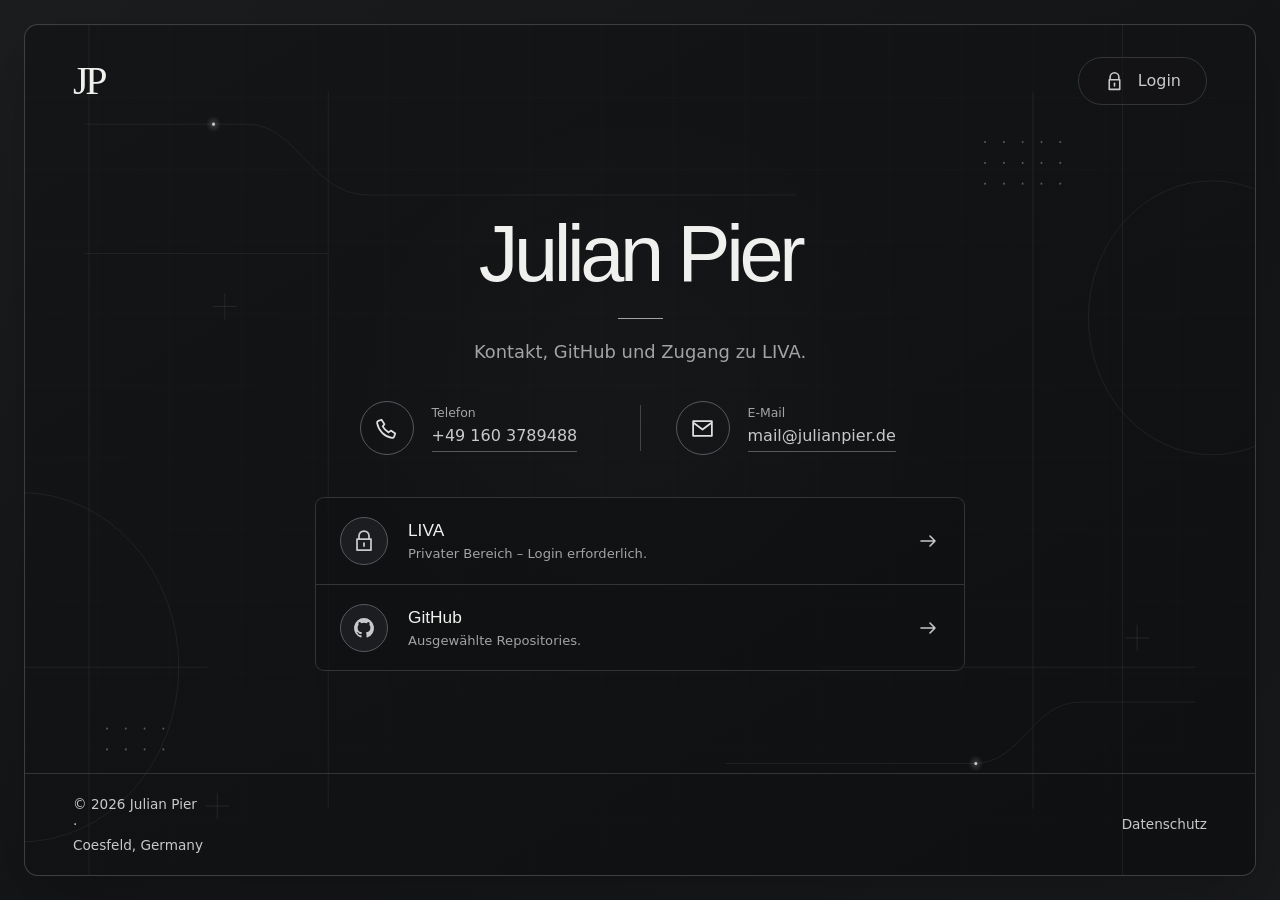
==== commit 500bf33f: "refactor: move location into muted footer" ====
--- a/public/index.html
+++ b/public/index.html
@@ -244,7 +244,6 @@
         <section class="hero" aria-labelledby="page-title">
           <div class="hero-heading">
             <h1 id="page-title">Julian Pier</h1>
-            <p class="location">Coesfeld, Germany</p>
           </div>
 
           <p class="intro">Kontakt, GitHub und Zugang zu LIVA.</p>
@@ -325,7 +324,11 @@
       </main>
 
       <footer class="site-footer">
-        <p>© 2026 Julian Pier</p>
+        <div class="footer-identity">
+          <p>© 2026 Julian Pier</p>
+          <span aria-hidden="true">·</span>
+          <p class="footer-location">Coesfeld, Germany</p>
+        </div>
         <nav aria-label="Rechtliche Hinweise">
           <a href="/datenschutz/">Datenschutz</a>
         </nav>
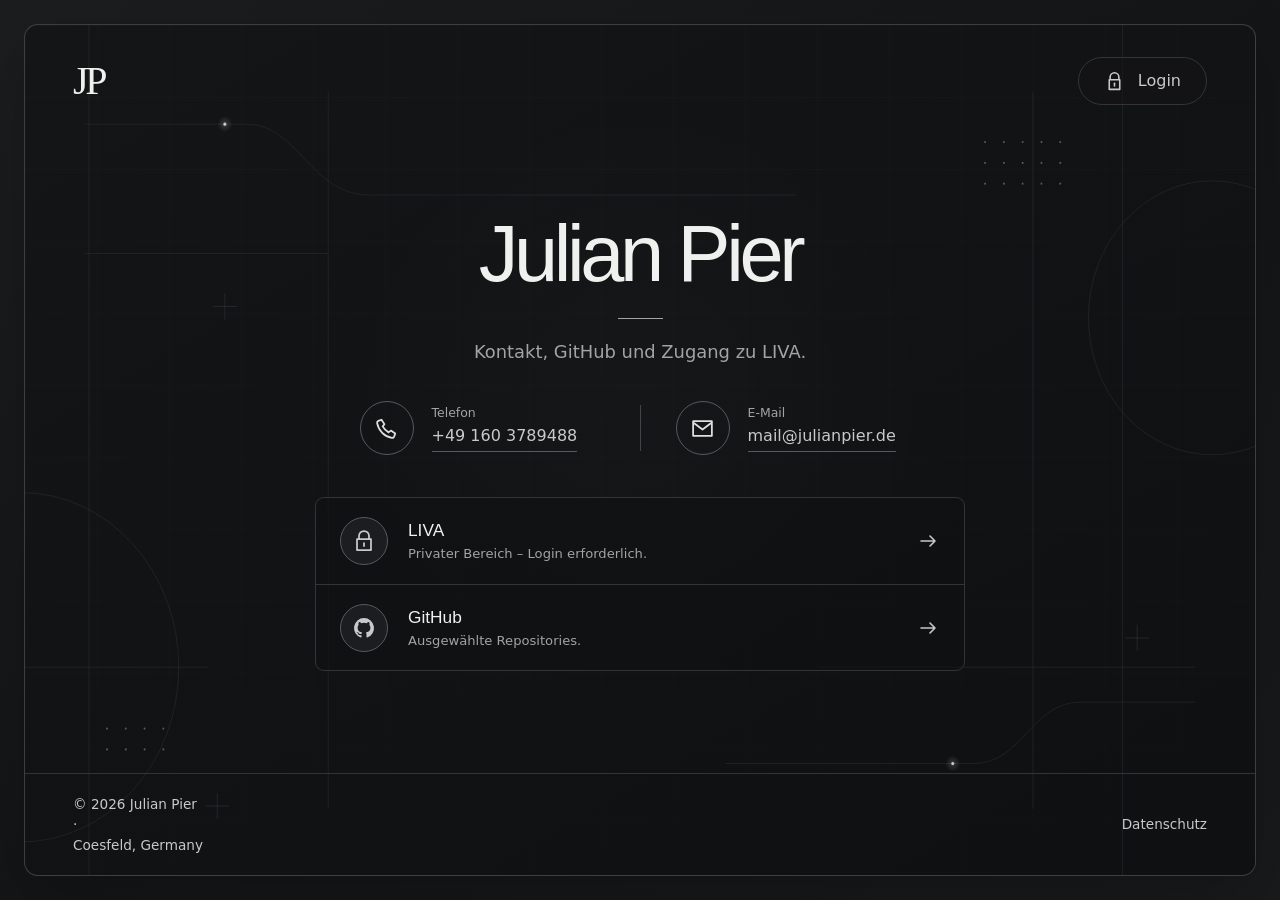
==== commit c57b26bf: "fix(seo): add crawler-compatible favicon fallback" ====
--- a/public/index.html
+++ b/public/index.html
@@ -29,8 +29,9 @@
     >
     <title>Julian Pier</title>
     <link rel="canonical" href="https://julianpier.de/">
+    <link rel="icon" href="/favicon.ico" type="image/x-icon">
     <link rel="icon" href="/favicon.png" type="image/png" sizes="96x96">
-    <link rel="icon" href="/assets/favicon.svg" type="image/svg+xml" sizes="any">
+    <link rel="icon" href="/assets/favicon.svg" type="image/svg+xml">
     <link rel="apple-touch-icon" href="/favicon.png">
     <link rel="stylesheet" href="/assets/styles.css">
     <script type="application/ld+json">
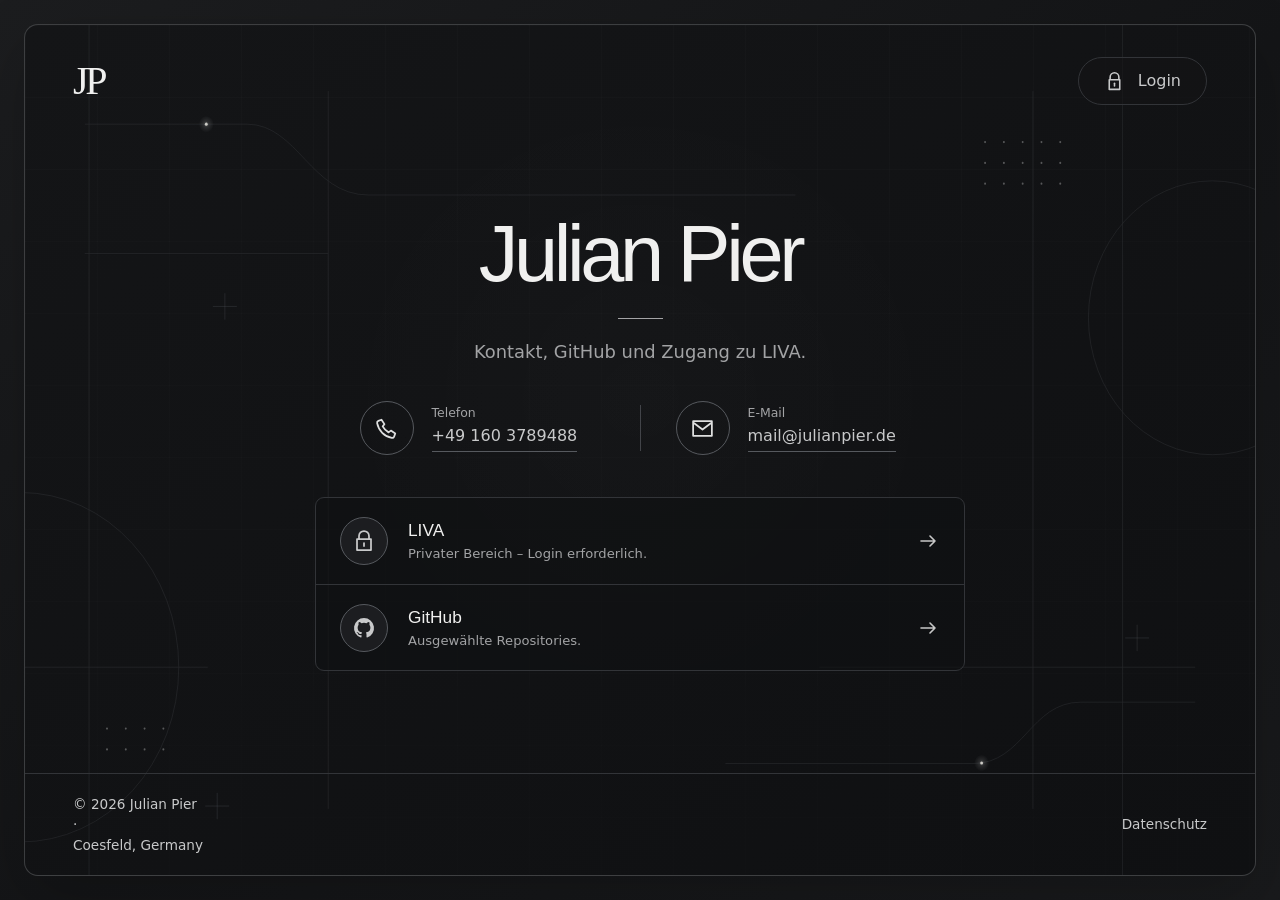
==== commit 99afd8ad: "feat(seo): clarify AI crawler and entity signals" ====
--- a/public/index.html
+++ b/public/index.html
@@ -43,6 +43,12 @@
             "@id": "https://julianpier.de/#website",
             "url": "https://julianpier.de/",
             "name": "Julian Pier",
+            "creator": {
+              "@id": "https://julianpier.de/#person"
+            },
+            "publisher": {
+              "@id": "https://julianpier.de/#person"
+            },
             "inLanguage": "de"
           },
           {
@@ -57,6 +63,9 @@
             "mainEntity": {
               "@id": "https://julianpier.de/#person"
             },
+            "about": {
+              "@id": "https://julianpier.de/#person"
+            },
             "inLanguage": "de"
           },
           {
@@ -64,6 +73,9 @@
             "@id": "https://julianpier.de/#person",
             "name": "Julian Pier",
             "url": "https://julianpier.de/",
+            "mainEntityOfPage": {
+              "@id": "https://julianpier.de/#profile"
+            },
             "homeLocation": {
               "@type": "Place",
               "name": "Coesfeld, Deutschland"
